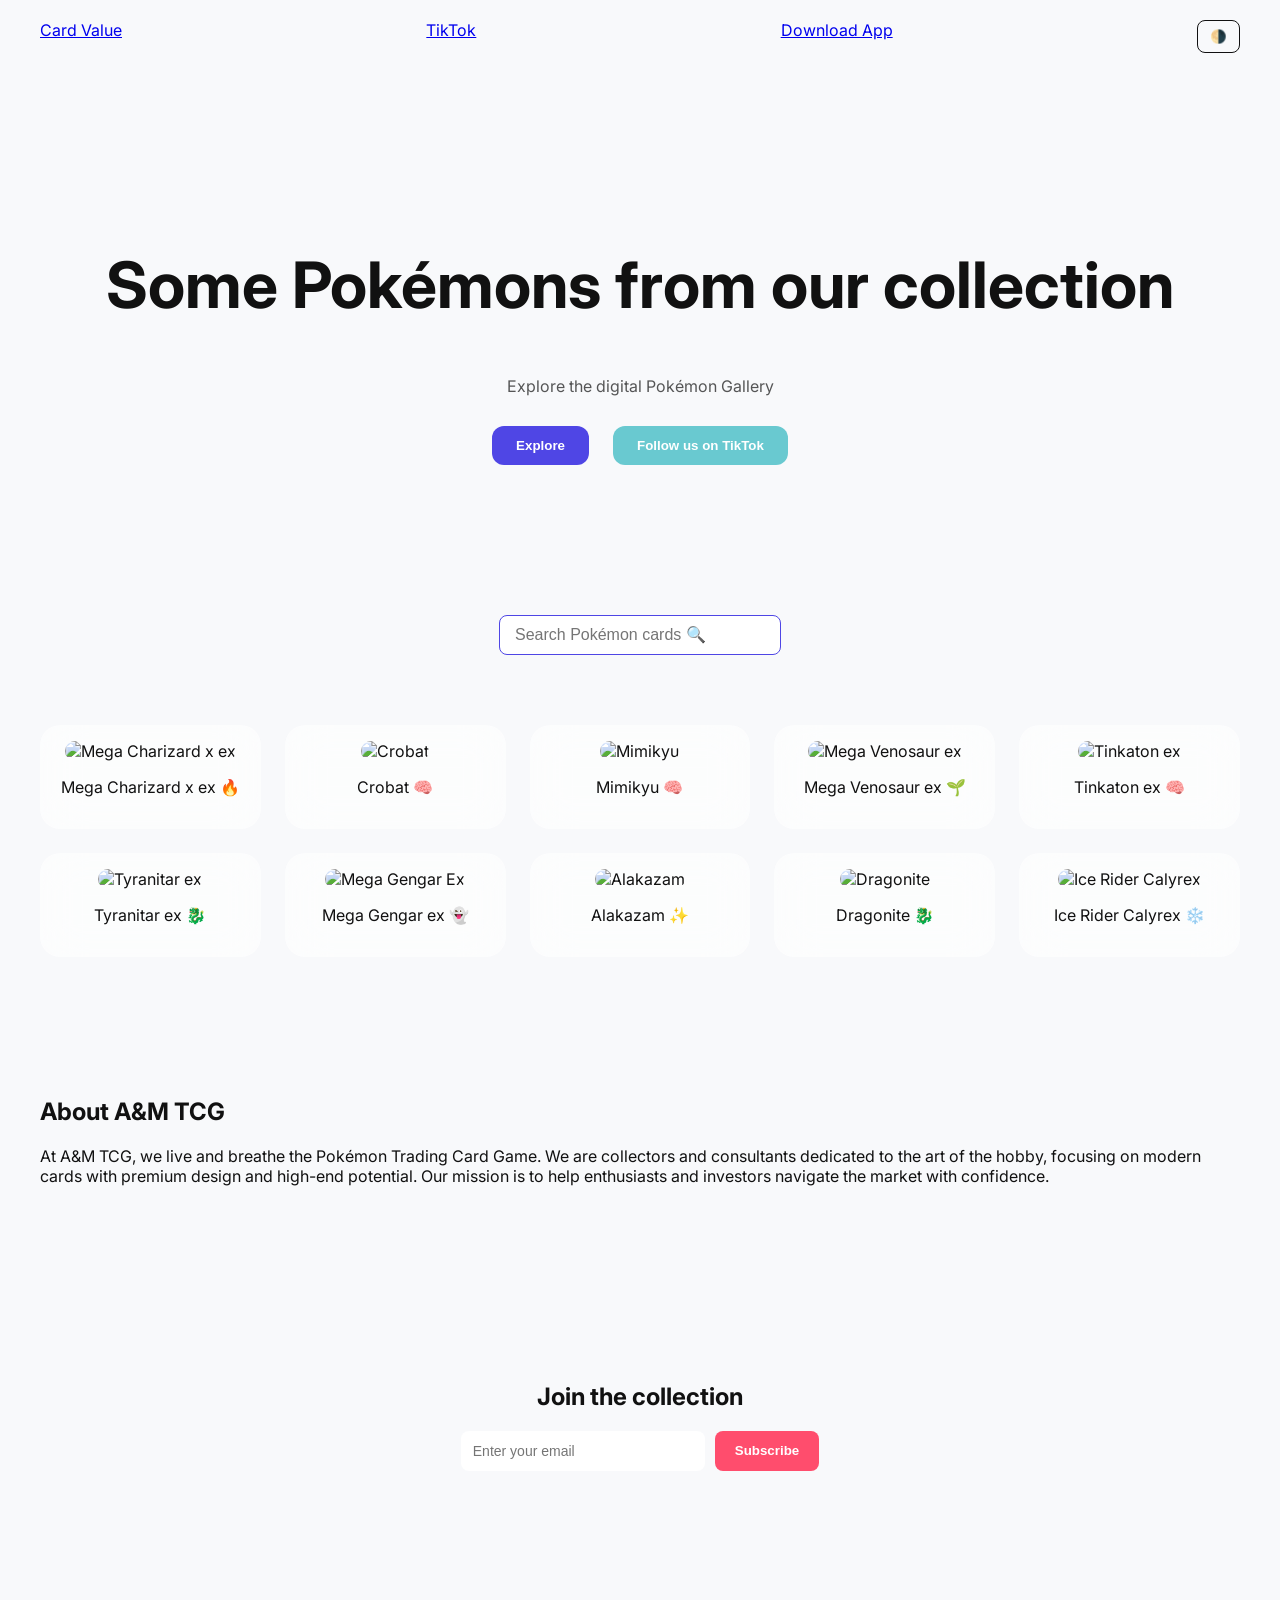
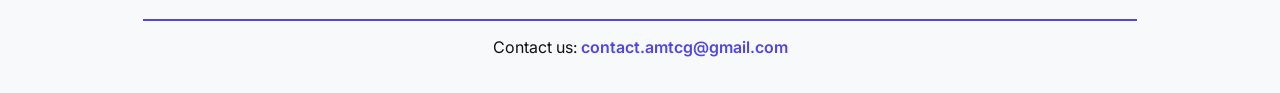
==== index.html @ 03231050 "Update index.html" ====
<!DOCTYPE html>
<html lang="en">
<head>
  <meta charset="UTF-8">
  <title>A&M TCG</title>
  <link rel="stylesheet" href="style.css">
  <link href="https://fonts.googleapis.com/css2?family=Inter:wght@300;400;600;700&display=swap" rel="stylesheet">
</head>
<body>


<!-- Padajúce karty -->
<div class="card-bg" style="background-image:url('images/backround.jpeg');"></div>
<div class="card-bg" style="background-image:url('images/backround1.jpeg');"></div>
<div class="card-bg" style="background-image:url('images/backround2.jpeg');"></div>

<!-- Navigácia s logom -->
<nav>
 <a href="https://www.cardmarket.com/en/Pokemon" target="_blank">
      Card Value
    </a>

    <a href="https://www.tiktok.com/@ampokemon" target="_blank">
      TikTok
    </a>

    <a href="app.apk" download class="download">
      Download App
    </a>

  </div>

  <button class="toggle" onclick="toggleMode()">🌗</button>

</nav>

<!-- Hero sekcia -->
<section class="hero">
  <h1>Some Pokémons from our collection</h1>
  <p>Explore the digital Pokémon Gallery</p>
  <div class="buttons">
    <button onclick="scrollToGallery()">Explore</button>
    <button class="tiktok" onclick="goToTikTok()">Follow us on TikTok</button>
  </div>
</section>

<!-- Vyhľadávanie kariet -->
<section class="search">
  <input type="text" id="searchInput" placeholder="Search Pokémon cards 🔍" />
</section>
  
  
<!-- Galéria všetkých 10 kariet -->
<section class="grid">
  <div class="card"><img src="images/Mega Charizard x ex.jpeg" alt="Mega Charizard x ex"><p>Mega Charizard x ex 🔥</p></div>
  <div class="card"><img src="images/Crobat.jpeg" alt="Crobat"><p>Crobat 🧠</p></div>
  <div class="card"><img src="images/Mimikyu.jpeg" alt="Mimikyu"><p>Mimikyu 🧠</p></div>
  <div class="card"><img src="images/Mega Venosaur ex.jpeg" alt="Mega Venosaur ex"><p>Mega Venosaur ex 🌱</p></div>
  <div class="card"><img src="images/Tinkaton ex.jpeg" alt="Tinkaton ex"><p>Tinkaton ex 🧠</p></div>
  <div class="card"><img src="images/Tyranitar ex.jpeg" alt="Tyranitar ex"><p>Tyranitar ex 🐉</p></div>
  <div class="card"><img src="images/Mega Gengar ex.jpeg" alt="Mega Gengar Ex"><p>Mega Gengar ex 👻</p></div>
  <div class="card"><img src="images/Alakazam.jpeg" alt="Alakazam"><p>Alakazam ✨</p></div>
  <div class="card"><img src="images/Dragonite.jpeg" alt="Dragonite"><p>Dragonite 🐉</p></div>
  <div class="card"><img src="images/Ice Rider Calyrex.jpeg" alt="Ice Rider Calyrex"><p>Ice Rider Calyrex ❄️</p></div>
</section>

<!-- About sekcia -->
<section class="about">
  <div>
    <h2>About A&M TCG</h2>
    <p>At A&M TCG, we live and breathe the Pokémon Trading Card Game. We are collectors and consultants dedicated to the art of the hobby, focusing on modern cards with premium design and high-end potential.
Our mission is to help enthusiasts and investors navigate the market with confidence.</p>
  </div>
</section>

<!-- CTA / Subscribe -->
<section class="cta">
  <h2>Join the collection</h2>
  <form class="subscribe-box" action="mailto:contact.amtcg@gmail.com" method="post" enctype="text/plain">
    <input type="email" name="email" placeholder="Enter your email" required>
    <button class="subscribe-btn" type="submit">Subscribe</button>
  </form>
</section>

<!-- Footer -->
<footer class="footer">
  <hr>
  <p>Contact us: <a href="mailto:contact.amtcg@gmail.com">contact.amtcg@gmail.com</a></p>
</footer>

<script src="script.js"></script>
</body>
</html>
---- style.css ----
/* Farby */
:root {
  --bg: #F8F9FB;
  --text: #111;
  --card: rgba(255,255,255,0.6);
  --accent: #4F46E5;
}

body.dark {
  --bg: #0B0B0F;
  --text: #EAEAEA;
  --card: rgba(255,255,255,0.05);
  --accent: #8B5CF6;
}

body {
  margin:0;
  font-family: 'Inter', sans-serif;
  background: var(--bg);
  color: var(--text);
  transition: 0.3s;
}

/* NAV */
nav {
  display:flex;
  justify-content:space-between;
  padding:20px 40px;
}

.toggle {
  background:none;
  border:1px solid var(--text);
  padding:8px 12px;
  border-radius:8px;
  cursor:pointer;
}

/* HERO */
.hero {
  text-align:center;
  padding:120px 20px;
}

.hero h1 {
  font-size:64px;
}

.hero p {
  opacity:0.7;
  margin-bottom:30px;
}

.buttons button {
  margin: 0 10px;
  padding:12px 24px;
  border:none;
  border-radius:12px;
  font-weight:600;
  cursor:pointer;
  transition:0.3s;
}

.buttons button:nth-child(1) {
  background: var(--accent);
  color:white;
}

.buttons button:nth-child(1):hover {
  transform: scale(1.05);
}

button.tiktok {
  background: #69C9D0;
  color:white;
}

button.tiktok:hover {
  background: #45AAB8;
  transform: scale(1.05);
}

/* GRID - Grail Gallery efekty */
.grid {
  display:grid;
  grid-template-columns: repeat(auto-fit, minmax(200px,1fr));
  gap:24px;
  padding:40px;
}

.card {
  background:var(--card);
  backdrop-filter: blur(20px);
  border-radius:20px;
  padding:16px;
  transition:0.5s;
  text-align:center;
}

.card img {
  width:100%;
  border-radius:12px;
  transition:0.5s;
}

.card:hover {
  transform: scale(1.08) rotate(-2deg);
  box-shadow:0 20px 30px rgba(0,0,0,0.25);
}

.card:hover img {
  transform: scale(1.1) rotate(-2deg);
}

/* ABOUT */
.about {
  display:flex;
  gap:40px;
  padding:80px 40px;
  flex-wrap:wrap;
}

/* CTA */
.cta {
  text-align:center;
  padding:80px 20px;
}
.subscribe-box{
  display:flex;
  justify-content:center;
  gap:10px;
  margin-top:20px;
}

.subscribe-box input{
  padding:12px;
  border-radius:8px;
  border:none;
  width:220px;
  font-size:14px;
}

.subscribe-btn{
  padding:12px 20px;
  border:none;
  border-radius:8px;
  background:#ff4d6d;
  color:white;
  font-weight:600;
  cursor:pointer;
  transition:all 0.3s ease;
}

.subscribe-btn:hover{
  transform:scale(1.1);
  background:#ff2e55;
  box-shadow:0 5px 20px rgba(255,77,109,0.5);
}
/* POHYBLIVÉ KARTY */
.card-bg {
  position: absolute;       /* karty sa môžu pohybovať po celej stránke */
  width: 80px;              /* šírka karty */
  height: 120px;            /* výška karty */
  background-size: cover;   /* obrázok sa roztiahne na celý div */
  top: -150px;              /* začnú nad obrazovkou */
  left: calc(10% + 80vw * random()); /* náhodná horizontálna pozícia (upravíme na JS) */
  animation: fall 10s linear infinite; /* animácia pohybu nadol */
}

/* animácia pádu */
@keyframes fall {
  0% { transform: translateY(0) rotate(0deg); }
  100% { transform: translateY(100vh) rotate(360deg); }
}
.my-button {
  display: inline-block;
  padding: 12px 24px;
  margin-top: 15px;  /* oddelenie od formulára */
  background: #ff4d6d;
  color: white;
  border-radius: 8px;
  text-decoration: none;
  font-weight: 600;
  transition: all 0.3s ease;
}

.my-button:hover {
  transform: scale(1.05);
  background: #ff2e55;
}
nav .logo {
  height: 50px;  /* nastav výšku loga */
  width: auto;   /* zachová proporcie */
}
.footer {
  text-align: center;
  padding: 20px;
  margin-top: 40px;
  font-size: 16px;
  color: var(--text);
}

.footer hr {
  border: 1px solid var(--accent);
  margin-bottom: 10px;
  width: 80%;
  margin-left: auto;
  margin-right: auto;
}

.footer a {
  color: var(--accent);
  text-decoration: none;
  font-weight: 600;
}

.footer a:hover {
  text-decoration: underline;
}
/* Vyhľadávanie kariet */
.search {
  text-align: center;
  margin: 30px 0;
}

#searchInput {
  width: 250px;
  padding: 10px 15px;
  font-size: 16px;
  border-radius: 8px;
  border: 1px solid var(--accent);
  outline: none;
  transition: 0.3s;
}

#searchInput:focus {
  border-color: #ff4d6d;
  box-shadow: 0 0 5px #ff4d6d;
}
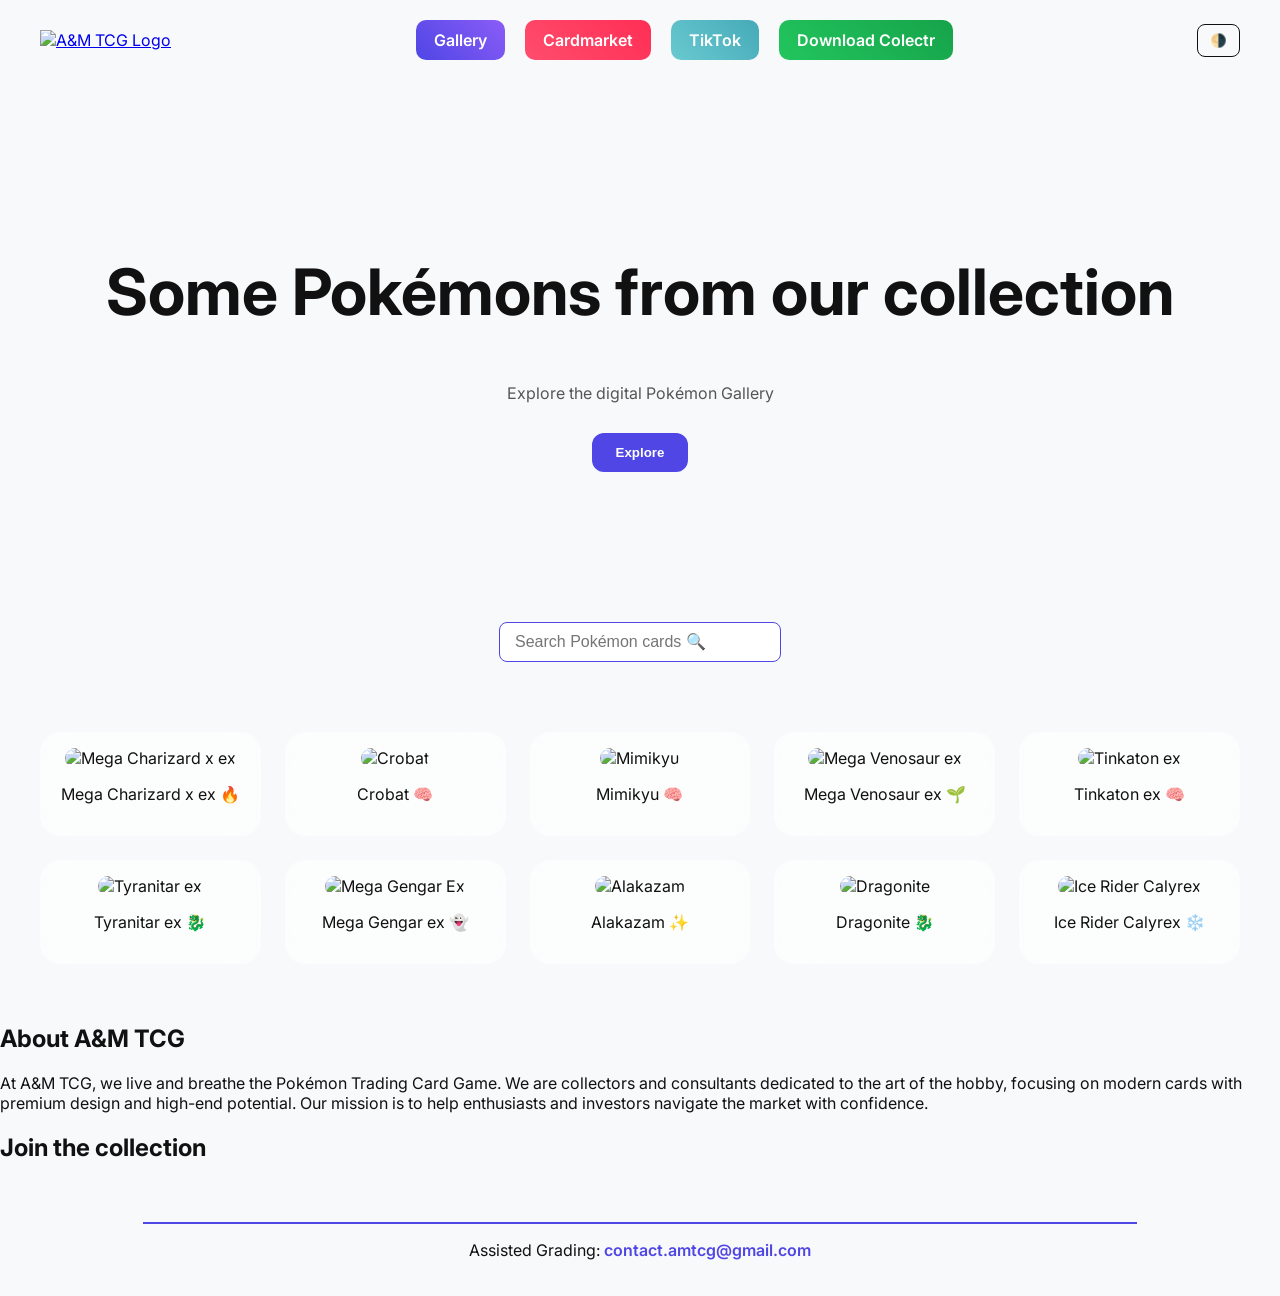
==== commit d045388e: "Update index.html" ====
--- a/index.html
+++ b/index.html
@@ -15,23 +15,22 @@
 <div class="card-bg" style="background-image:url('images/backround2.jpeg');"></div>
 
 <!-- Navigácia s logom -->
-<nav>
- <a href="https://www.cardmarket.com/en/Pokemon" target="_blank">
-      Card Value
-    </a>
+<nav class="navbar">
+  <!-- Logo -->
+  <a href="index.html">
+    <img src="images/AMLOGO.jpeg" alt="A&M TCG Logo" class="logo">
+  </a>
 
-    <a href="https://www.tiktok.com/@ampokemon" target="_blank">
-      TikTok
-    </a>
-
-    <a href="app.apk" download class="download">
-      Download App
-    </a>
-
+  <!-- Odkazy ako tlačidlá -->
+  <div class="nav-links">
+    <a href="gallery.html">Gallery</a>
+    <a href="https://www.cardmarket.com/en/Pokemon" target="_blank">Cardmarket</a>
+    <a href="https://www.tiktok.com/@ampokemon" target="_blank">TikTok</a>
+        <a href="https://play.google.com/store/apps/details?id=com.collectrinc.collectr" target="_blank">Download Colectr</a>
   </div>
 
+  <!-- Prepínač tmavého/svetlého režimu -->
   <button class="toggle" onclick="toggleMode()">🌗</button>
-
 </nav>
 
 <!-- Hero sekcia -->
@@ -40,7 +39,6 @@
   <p>Explore the digital Pokémon Gallery</p>
   <div class="buttons">
     <button onclick="scrollToGallery()">Explore</button>
-    <button class="tiktok" onclick="goToTikTok()">Follow us on TikTok</button>
   </div>
 </section>
 
@@ -76,16 +74,17 @@
 <!-- CTA / Subscribe -->
 <section class="cta">
   <h2>Join the collection</h2>
-  <form class="subscribe-box" action="mailto:contact.amtcg@gmail.com" method="post" enctype="text/plain">
-    <input type="email" name="email" placeholder="Enter your email" required>
-    <button class="subscribe-btn" type="submit">Subscribe</button>
-  </form>
+ 
 </section>
 
 <!-- Footer -->
 <footer class="footer">
   <hr>
-  <p>Contact us: <a href="mailto:contact.amtcg@gmail.com">contact.amtcg@gmail.com</a></p>
+  <p>Assisted Grading: 
+    <a href="mailto:contact.amtcg@gmail.com?subject=Assisted%20Grading&body=I%20would%20be%20interested%20in%20assisted%20card%20grading.">
+      contact.amtcg@gmail.com
+    </a>
+  </p>
 </footer>
 
 <script src="script.js"></script>
--- a/style.css
+++ b/style.css
@@ -1,4 +1,4 @@
-/* Farby */
+/* Farby a tmavý režim */
 :root {
   --bg: #F8F9FB;
   --text: #111;
@@ -21,11 +21,16 @@
   transition: 0.3s;
 }
 
-/* NAV */
+/* Navigácia */
 nav {
   display:flex;
   justify-content:space-between;
   padding:20px 40px;
+}
+
+nav .logo {
+  height:50px;
+  width:auto;
 }
 
 .toggle {
@@ -36,204 +41,103 @@
   cursor:pointer;
 }
 
-/* HERO */
-.hero {
-  text-align:center;
-  padding:120px 20px;
+/* Hero */
+.hero { text-align:center; padding:120px 20px; }
+.hero h1 { font-size:64px; }
+.hero p { opacity:0.7; margin-bottom:30px; }
+.buttons button {
+  margin:0 10px; padding:12px 24px; border:none; border-radius:12px;
+  font-weight:600; cursor:pointer; transition:0.3s;
 }
+.buttons button:nth-child(1) { background:var(--accent); color:white; }
+.buttons button:nth-child(1):hover { transform:scale(1.05); }
+button.tiktok { background:#69C9D0; color:white; }
+button.tiktok:hover { background:#45AAB8; transform:scale(1.05); }
 
-.hero h1 {
-  font-size:64px;
-}
-
-.hero p {
-  opacity:0.7;
-  margin-bottom:30px;
-}
-
-.buttons button {
-  margin: 0 10px;
-  padding:12px 24px;
-  border:none;
-  border-radius:12px;
-  font-weight:600;
-  cursor:pointer;
-  transition:0.3s;
-}
-
-.buttons button:nth-child(1) {
-  background: var(--accent);
-  color:white;
-}
-
-.buttons button:nth-child(1):hover {
-  transform: scale(1.05);
-}
-
-button.tiktok {
-  background: #69C9D0;
-  color:white;
-}
-
-button.tiktok:hover {
-  background: #45AAB8;
-  transform: scale(1.05);
-}
-
-/* GRID - Grail Gallery efekty */
+/* Grid */
 .grid {
   display:grid;
   grid-template-columns: repeat(auto-fit, minmax(200px,1fr));
-  gap:24px;
-  padding:40px;
+  gap:24px; padding:40px;
+}
+.card {
+  background:var(--card); backdrop-filter:blur(20px); border-radius:20px; padding:16px;
+  transition:0.5s; text-align:center;
+}
+.card img { width:100%; border-radius:12px; transition:0.5s; }
+.card:hover { transform:scale(1.08) rotate(-2deg); box-shadow:0 20px 30px rgba(0,0,0,0.25); }
+.card:hover img { transform:scale(1.1) rotate(-2deg); }
+
+/* Padajúce karty */
+.card-bg {
+  position:absolute; width:80px; height:120px; background-size:cover; top:-150px;
+  animation:fall linear infinite;
+}
+@keyframes fall { 0%{transform:translateY(0) rotate(0deg);} 100%{transform:translateY(100vh) rotate(360deg);} }
+
+/* Vyhľadávanie */
+.search { text-align:center; margin:30px 0; }
+#searchInput {
+  width:250px; padding:10px 15px; font-size:16px; border-radius:8px; border:1px solid var(--accent); outline:none; transition:0.3s;
+}
+#searchInput:focus { border-color:#ff4d6d; box-shadow:0 0 5px #ff4d6d; }
+
+/* Subscribe */
+.subscribe-box { display:flex; justify-content:center; gap:10px; margin-top:20px; }
+.subscribe-box input { padding:12px; border-radius:8px; border:none; width:220px; font-size:14px; }
+.subscribe-btn { padding:12px 20px; border:none; border-radius:8px; background:#ff4d6d; color:white; font-weight:600; cursor:pointer; transition:all 0.3s ease; }
+.subscribe-btn:hover { transform:scale(1.1); background:#ff2e55; box-shadow:0 5px 20px rgba(255,77,109,0.5); }
+
+/* Footer */
+.footer { text-align:center; padding:20px; margin-top:40px; font-size:16px; color:var(--text); }
+.footer hr { border:1px solid var(--accent); margin-bottom:10px; width:80%; margin:auto; }
+.footer a { color:var(--accent); text-decoration:none; font-weight:600; }
+.footer a:hover { text-decoration:underline; }
+
+/* Horná lišta */
+.navbar {
+  display: flex;
+  justify-content: space-between;
+  align-items: center;
+  padding: 20px 40px;
+  position: sticky;
+  top: 0;
+  background: var(--bg);
+  z-index: 1000;
 }
 
-.card {
-  background:var(--card);
-  backdrop-filter: blur(20px);
-  border-radius:20px;
-  padding:16px;
-  transition:0.5s;
-  text-align:center;
+/* Logo */
+.navbar .logo {
+  height: 50px;
+  width: auto;
 }
 
-.card img {
-  width:100%;
-  border-radius:12px;
-  transition:0.5s;
+/* Odkazy ako tlačidlá */
+.nav-links {
+  display: flex;
+  gap: 20px;
+  align-items: center;
 }
 
-.card:hover {
-  transform: scale(1.08) rotate(-2deg);
-  box-shadow:0 20px 30px rgba(0,0,0,0.25);
+.nav-links a {
+  text-decoration: none;
+  color: white;
+  font-weight: 600;
+  padding: 10px 18px;
+  border-radius: 10px;
+  transition: all 0.3s ease;
+  display: inline-block;
+  text-align: center;
 }
 
-.card:hover img {
-  transform: scale(1.1) rotate(-2deg);
+/* Individuálne farby tlačidiel */
+.nav-links a:nth-child(1) { background: linear-gradient(45deg,#4f46e5,#8b5cf6); } /* Gallery */
+.nav-links a:nth-child(2) { background: linear-gradient(45deg,#ff4d6d,#ff2e55); } /* Cardmarket */
+.nav-links a:nth-child(3) { background: linear-gradient(45deg,#69c9d0,#45aab8); } /* TikTok */
+.nav-links a:nth-child(4) { background: linear-gradient(45deg,#22c55e,#16a34a); } /* Download App */
+
+/* Hover efekt pre všetky tlačidlá */
+.nav-links a:hover {
+  transform: scale(1.05);
+  box-shadow: 0 6px 15px rgba(0,0,0,0.3);
 }
-
-/* ABOUT */
-.about {
-  display:flex;
-  gap:40px;
-  padding:80px 40px;
-  flex-wrap:wrap;
-}
-
-/* CTA */
-.cta {
-  text-align:center;
-  padding:80px 20px;
-}
-.subscribe-box{
-  display:flex;
-  justify-content:center;
-  gap:10px;
-  margin-top:20px;
-}
-
-.subscribe-box input{
-  padding:12px;
-  border-radius:8px;
-  border:none;
-  width:220px;
-  font-size:14px;
-}
-
-.subscribe-btn{
-  padding:12px 20px;
-  border:none;
-  border-radius:8px;
-  background:#ff4d6d;
-  color:white;
-  font-weight:600;
-  cursor:pointer;
-  transition:all 0.3s ease;
-}
-
-.subscribe-btn:hover{
-  transform:scale(1.1);
-  background:#ff2e55;
-  box-shadow:0 5px 20px rgba(255,77,109,0.5);
-}
-/* POHYBLIVÉ KARTY */
-.card-bg {
-  position: absolute;       /* karty sa môžu pohybovať po celej stránke */
-  width: 80px;              /* šírka karty */
-  height: 120px;            /* výška karty */
-  background-size: cover;   /* obrázok sa roztiahne na celý div */
-  top: -150px;              /* začnú nad obrazovkou */
-  left: calc(10% + 80vw * random()); /* náhodná horizontálna pozícia (upravíme na JS) */
-  animation: fall 10s linear infinite; /* animácia pohybu nadol */
-}
-
-/* animácia pádu */
-@keyframes fall {
-  0% { transform: translateY(0) rotate(0deg); }
-  100% { transform: translateY(100vh) rotate(360deg); }
-}
-.my-button {
-  display: inline-block;
-  padding: 12px 24px;
-  margin-top: 15px;  /* oddelenie od formulára */
-  background: #ff4d6d;
-  color: white;
-  border-radius: 8px;
-  text-decoration: none;
-  font-weight: 600;
-  transition: all 0.3s ease;
-}
-
-.my-button:hover {
-  transform: scale(1.05);
-  background: #ff2e55;
-}
-nav .logo {
-  height: 50px;  /* nastav výšku loga */
-  width: auto;   /* zachová proporcie */
-}
-.footer {
-  text-align: center;
-  padding: 20px;
-  margin-top: 40px;
-  font-size: 16px;
-  color: var(--text);
-}
-
-.footer hr {
-  border: 1px solid var(--accent);
-  margin-bottom: 10px;
-  width: 80%;
-  margin-left: auto;
-  margin-right: auto;
-}
-
-.footer a {
-  color: var(--accent);
-  text-decoration: none;
-  font-weight: 600;
-}
-
-.footer a:hover {
-  text-decoration: underline;
-}
-/* Vyhľadávanie kariet */
-.search {
-  text-align: center;
-  margin: 30px 0;
-}
-
-#searchInput {
-  width: 250px;
-  padding: 10px 15px;
-  font-size: 16px;
-  border-radius: 8px;
-  border: 1px solid var(--accent);
-  outline: none;
-  transition: 0.3s;
-}
-
-#searchInput:focus {
-  border-color: #ff4d6d;
-  box-shadow: 0 0 5px #ff4d6d;
-}
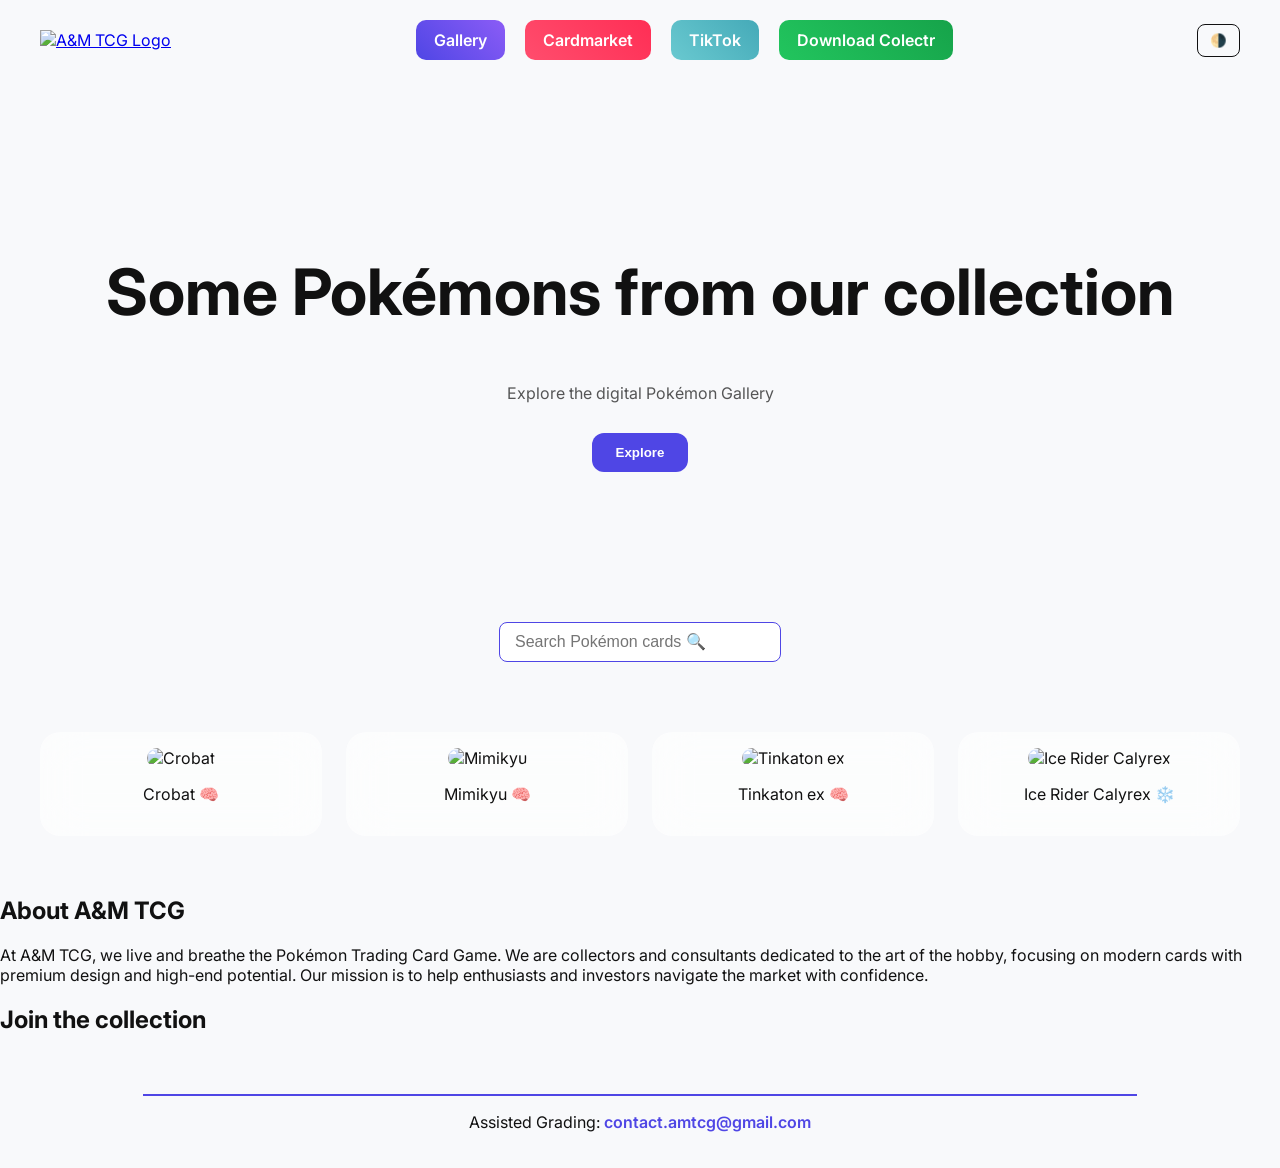
==== commit b72566bf: "Update index.html" ====
--- a/index.html
+++ b/index.html
@@ -50,15 +50,9 @@
   
 <!-- Galéria všetkých 10 kariet -->
 <section class="grid">
-  <div class="card"><img src="images/Mega Charizard x ex.jpeg" alt="Mega Charizard x ex"><p>Mega Charizard x ex 🔥</p></div>
   <div class="card"><img src="images/Crobat.jpeg" alt="Crobat"><p>Crobat 🧠</p></div>
   <div class="card"><img src="images/Mimikyu.jpeg" alt="Mimikyu"><p>Mimikyu 🧠</p></div>
-  <div class="card"><img src="images/Mega Venosaur ex.jpeg" alt="Mega Venosaur ex"><p>Mega Venosaur ex 🌱</p></div>
   <div class="card"><img src="images/Tinkaton ex.jpeg" alt="Tinkaton ex"><p>Tinkaton ex 🧠</p></div>
-  <div class="card"><img src="images/Tyranitar ex.jpeg" alt="Tyranitar ex"><p>Tyranitar ex 🐉</p></div>
-  <div class="card"><img src="images/Mega Gengar ex.jpeg" alt="Mega Gengar Ex"><p>Mega Gengar ex 👻</p></div>
-  <div class="card"><img src="images/Alakazam.jpeg" alt="Alakazam"><p>Alakazam ✨</p></div>
-  <div class="card"><img src="images/Dragonite.jpeg" alt="Dragonite"><p>Dragonite 🐉</p></div>
   <div class="card"><img src="images/Ice Rider Calyrex.jpeg" alt="Ice Rider Calyrex"><p>Ice Rider Calyrex ❄️</p></div>
 </section>
 
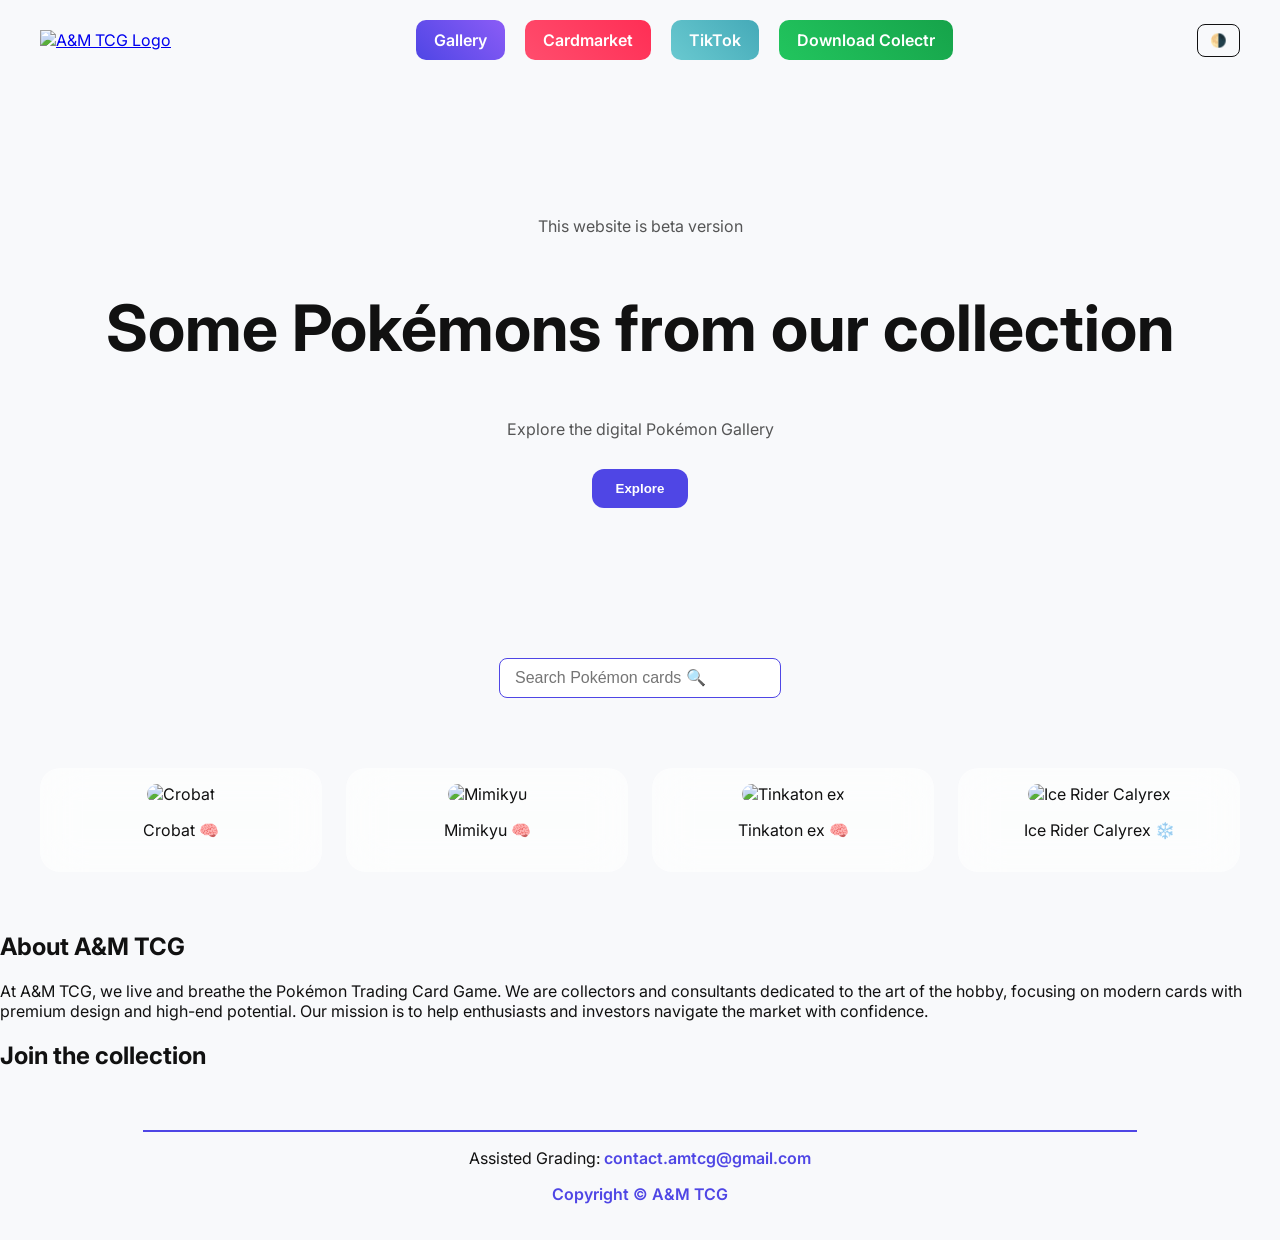
==== commit eeade9bb: "Update index.html" ====
--- a/index.html
+++ b/index.html
@@ -35,6 +35,7 @@
 
 <!-- Hero sekcia -->
 <section class="hero">
+  <p class="beta-text">This website is beta version</p>
   <h1>Some Pokémons from our collection</h1>
   <p>Explore the digital Pokémon Gallery</p>
   <div class="buttons">
@@ -77,6 +78,7 @@
   <p>Assisted Grading: 
     <a href="mailto:contact.amtcg@gmail.com?subject=Assisted%20Grading&body=I%20would%20be%20interested%20in%20assisted%20card%20grading.">
       contact.amtcg@gmail.com
+      <p>Copyright © A&M TCG</p>
     </a>
   </p>
 </footer>
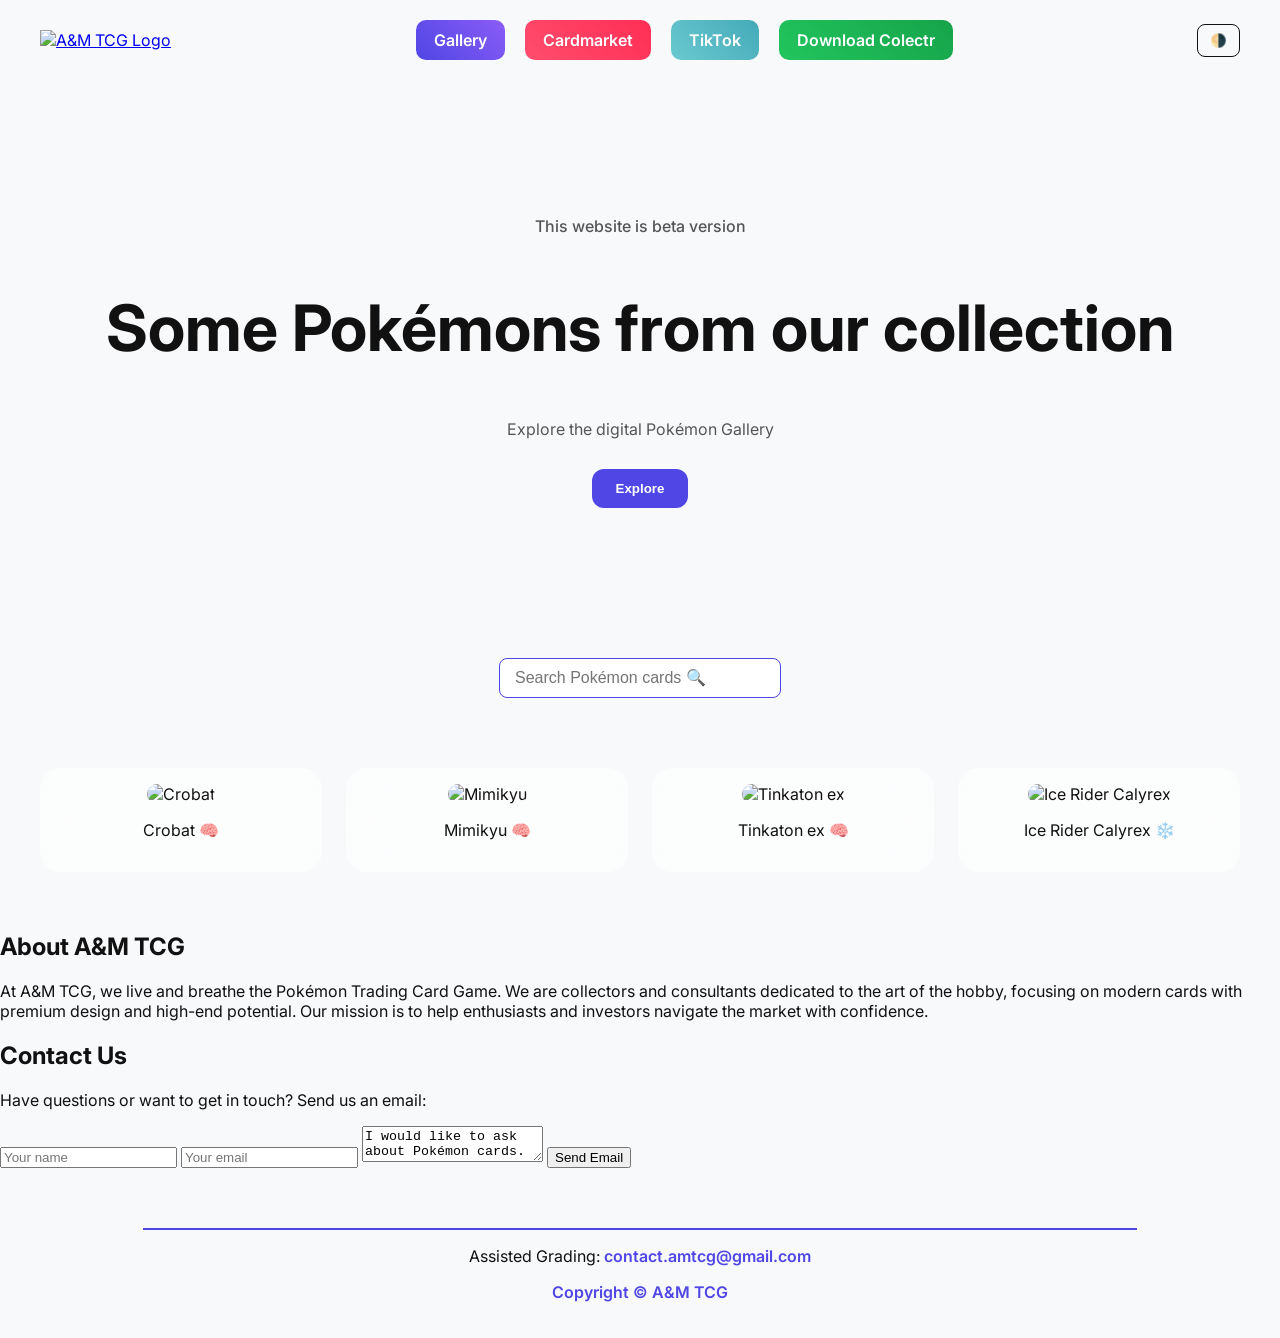
==== commit 2fcfb9ce: "Update index.html" ====
--- a/index.html
+++ b/index.html
@@ -66,12 +66,18 @@
   </div>
 </section>
 
-<!-- CTA / Subscribe -->
-<section class="cta">
-  <h2>Join the collection</h2>
- 
+<!-- Contact sekcia -->
+<section class="contact">
+  <h2>Contact Us</h2>
+  <p>Have questions or want to get in touch? Send us an email:</p>
+  <form class="contact-box" action="mailto:contact.amtcg@gmail.com?subject=Assisted%20Grading&body=I%20would%20be%20interested%20in%20assisted%20card%20grading." method="post" enctype="text/plain">
+    <input type="text" name="name" placeholder="Your name" required>
+    <input type="email" name="email" placeholder="Your email" required>
+    <textarea name="message" placeholder="Your message" required>I would like to ask about Pokémon cards.</textarea>
+    <button class="contact-btn" type="submit">Send Email</button>
+  </form>
 </section>
-
+  
 <!-- Footer -->
 <footer class="footer">
   <hr>
--- a/style.css
+++ b/style.css
@@ -141,3 +141,15 @@
   transform: scale(1.05);
   box-shadow: 0 6px 15px rgba(0,0,0,0.3);
 }
+.hero .beta-text {
+  font-size: 16px;       /* menší text */
+  color: var(--text);    /* môžeš použiť aj svetlejšiu farbu, napr. rgba(17,17,17,0.6) */
+  opacity: 0.7;          /* jemnejší vzhľad */
+  margin-bottom: 10px;   /* medzera pod textom */
+  font-weight: 500; 
+.footer p {
+  margin: 5px 0;
+  font-size: 14px;
+  color: var(--text);
+  opacity: 0.8;
+}
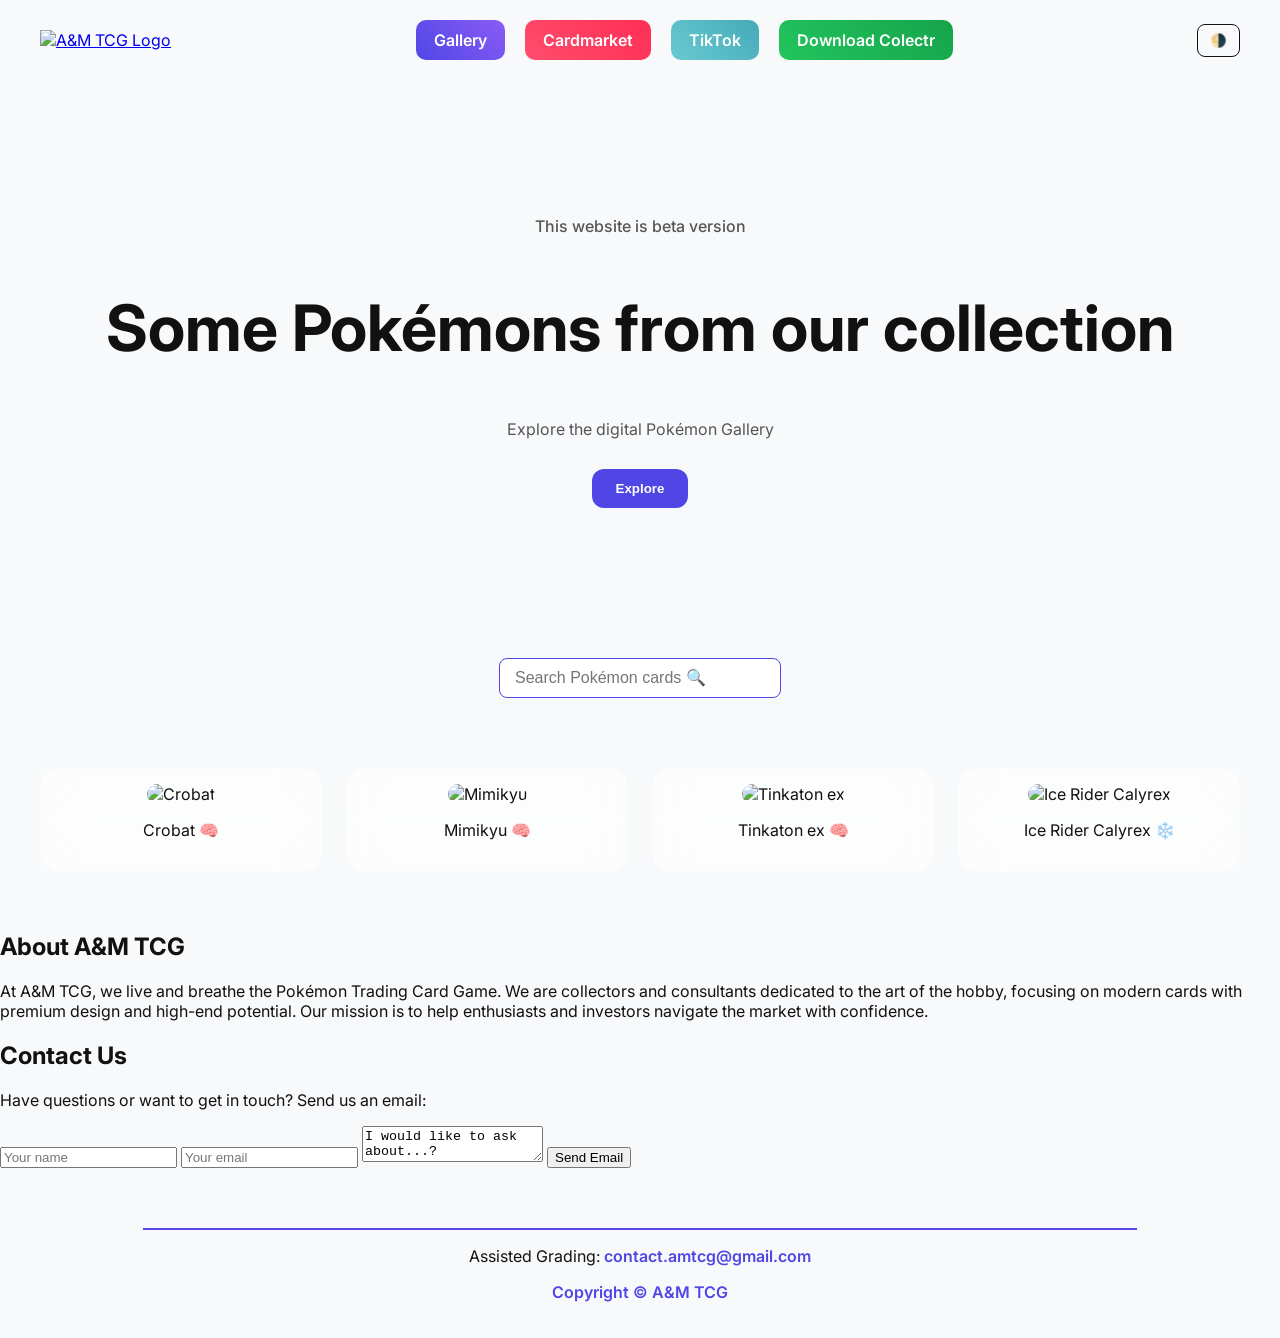
==== commit 4541db2f: "Update index.html" ====
--- a/index.html
+++ b/index.html
@@ -73,7 +73,7 @@
   <form class="contact-box" action="mailto:contact.amtcg@gmail.com?subject=Assisted%20Grading&body=I%20would%20be%20interested%20in%20assisted%20card%20grading." method="post" enctype="text/plain">
     <input type="text" name="name" placeholder="Your name" required>
     <input type="email" name="email" placeholder="Your email" required>
-    <textarea name="message" placeholder="Your message" required>I would like to ask about Pokémon cards.</textarea>
+    <textarea name="message" placeholder="Your message" required>I would like to ask about...? </textarea>
     <button class="contact-btn" type="submit">Send Email</button>
   </form>
 </section>
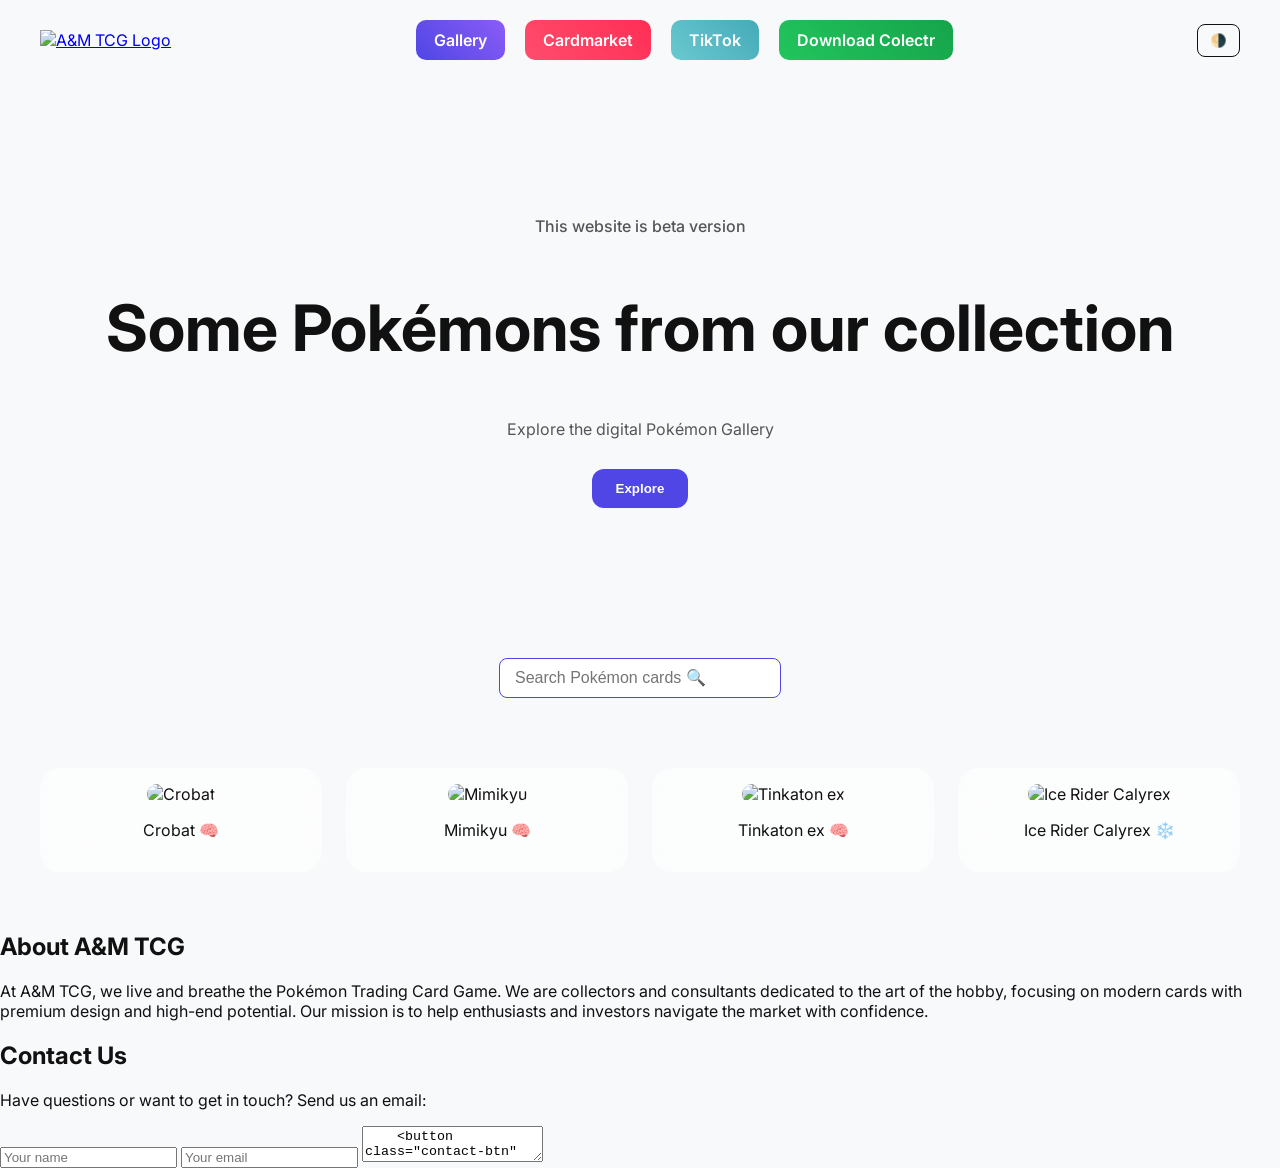
==== commit 504dfc11: "Update index.html" ====
--- a/index.html
+++ b/index.html
@@ -73,7 +73,7 @@
   <form class="contact-box" action="mailto:contact.amtcg@gmail.com?subject=Assisted%20Grading&body=I%20would%20be%20interested%20in%20assisted%20card%20grading." method="post" enctype="text/plain">
     <input type="text" name="name" placeholder="Your name" required>
     <input type="email" name="email" placeholder="Your email" required>
-    <textarea name="message" placeholder="Your message" required>I would like to ask about...? </textarea>
+    <textarea name="message" placeholder="Your message" placeholder="Your Questions" </textarea>
     <button class="contact-btn" type="submit">Send Email</button>
   </form>
 </section>
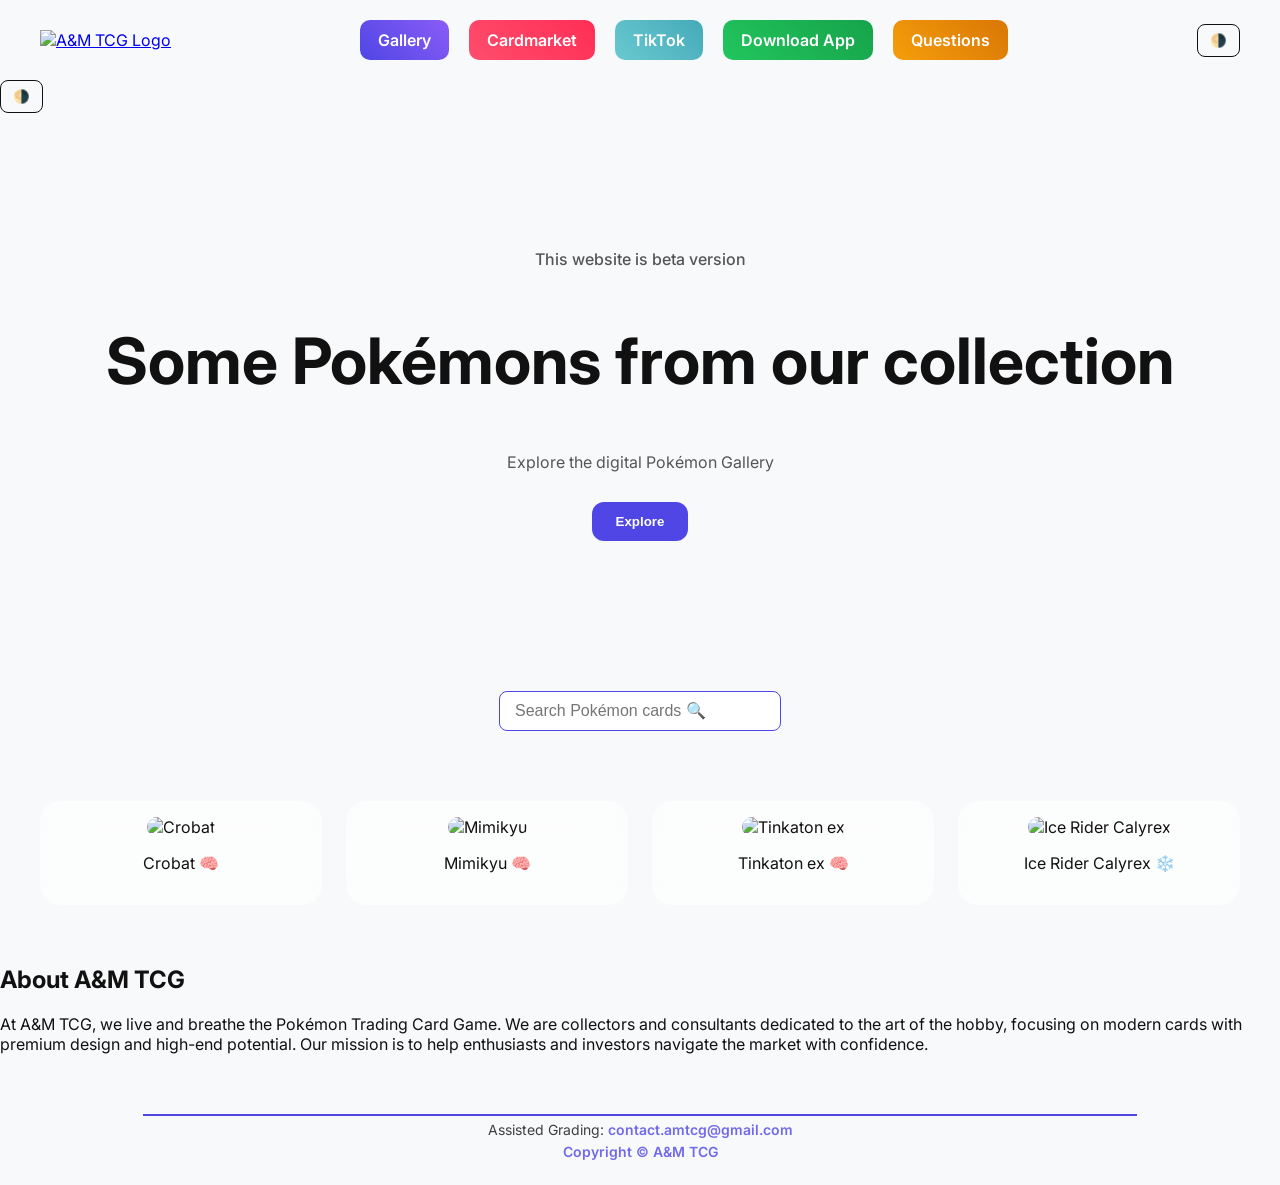
==== commit 5888c26a: "Update index.html" ====
--- a/index.html
+++ b/index.html
@@ -16,18 +16,18 @@
 
 <!-- Navigácia s logom -->
 <nav class="navbar">
-  <!-- Logo -->
-  <a href="index.html">
-    <img src="images/AMLOGO.jpeg" alt="A&M TCG Logo" class="logo">
-  </a>
-
-  <!-- Odkazy ako tlačidlá -->
+  <a href="index.html"><img src="images/AMLOGO.jpeg" alt="A&M TCG Logo" class="logo"></a>
+  
   <div class="nav-links">
     <a href="gallery.html">Gallery</a>
     <a href="https://www.cardmarket.com/en/Pokemon" target="_blank">Cardmarket</a>
     <a href="https://www.tiktok.com/@ampokemon" target="_blank">TikTok</a>
-        <a href="https://play.google.com/store/apps/details?id=com.collectrinc.collectr" target="_blank">Download Colectr</a>
+    <a href="app.apk" download>Download App</a>
+    <a href="mailto:contact.amtcg@gmail.com?subject=Questions&body=I%20have%20a%20question%20regarding%20A%26M%20TCG" class="questions">Questions</a>
   </div>
+
+  <button class="toggle" onclick="toggleMode()">🌗</button>
+</nav>
 
   <!-- Prepínač tmavého/svetlého režimu -->
   <button class="toggle" onclick="toggleMode()">🌗</button>
@@ -65,18 +65,6 @@
 Our mission is to help enthusiasts and investors navigate the market with confidence.</p>
   </div>
 </section>
-
-<!-- Contact sekcia -->
-<section class="contact">
-  <h2>Contact Us</h2>
-  <p>Have questions or want to get in touch? Send us an email:</p>
-  <form class="contact-box" action="mailto:contact.amtcg@gmail.com?subject=Assisted%20Grading&body=I%20would%20be%20interested%20in%20assisted%20card%20grading." method="post" enctype="text/plain">
-    <input type="text" name="name" placeholder="Your name" required>
-    <input type="email" name="email" placeholder="Your email" required>
-    <textarea name="message" placeholder="Your message" placeholder="Your Questions" </textarea>
-    <button class="contact-btn" type="submit">Send Email</button>
-  </form>
-</section>
   
 <!-- Footer -->
 <footer class="footer">
--- a/style.css
+++ b/style.css
@@ -45,6 +45,13 @@
 .hero { text-align:center; padding:120px 20px; }
 .hero h1 { font-size:64px; }
 .hero p { opacity:0.7; margin-bottom:30px; }
+.hero .beta-text {
+  font-size:16px;
+  color: var(--text);
+  opacity:0.7;
+  margin-bottom:10px;
+  font-weight:500;
+}
 .buttons button {
   margin:0 10px; padding:12px 24px; border:none; border-radius:12px;
   font-weight:600; cursor:pointer; transition:0.3s;
@@ -93,6 +100,7 @@
 .footer hr { border:1px solid var(--accent); margin-bottom:10px; width:80%; margin:auto; }
 .footer a { color:var(--accent); text-decoration:none; font-weight:600; }
 .footer a:hover { text-decoration:underline; }
+.footer p { margin: 5px 0; font-size: 14px; color: var(--text); opacity: 0.8; }
 
 /* Horná lišta */
 .navbar {
@@ -121,7 +129,6 @@
 
 .nav-links a {
   text-decoration: none;
-  color: white;
   font-weight: 600;
   padding: 10px 18px;
   border-radius: 10px;
@@ -130,26 +137,53 @@
   text-align: center;
 }
 
-/* Individuálne farby tlačidiel */
-.nav-links a:nth-child(1) { background: linear-gradient(45deg,#4f46e5,#8b5cf6); } /* Gallery */
-.nav-links a:nth-child(2) { background: linear-gradient(45deg,#ff4d6d,#ff2e55); } /* Cardmarket */
-.nav-links a:nth-child(3) { background: linear-gradient(45deg,#69c9d0,#45aab8); } /* TikTok */
-.nav-links a:nth-child(4) { background: linear-gradient(45deg,#22c55e,#16a34a); } /* Download App */
+/* Farby tlačidiel svetlý režim */
+body:not(.dark) .nav-links a:nth-child(1) { background: linear-gradient(45deg,#4f46e5,#8b5cf6); color: white; } /* Gallery */
+body:not(.dark) .nav-links a:nth-child(2) { background: linear-gradient(45deg,#ff4d6d,#ff2e55); color: white; } /* Cardmarket */
+body:not(.dark) .nav-links a:nth-child(3) { background: linear-gradient(45deg,#69c9d0,#45aab8); color: white; } /* TikTok */
+body:not(.dark) .nav-links a:nth-child(4) { background: linear-gradient(45deg,#22c55e,#16a34a); color: white; } /* Download App */
+body:not(.dark) .nav-links a.questions { background: linear-gradient(45deg,#f59e0b,#d97706); color: white; } /* Questions */
+
+/* Farby tlačidiel tmavý režim */
+body.dark .nav-links a:nth-child(1) { background: linear-gradient(45deg,#818cf8,#a5b4fc); color: #111; } /* Gallery */
+body.dark .nav-links a:nth-child(2) { background: linear-gradient(45deg,#f87171,#f43f5e); color: #111; } /* Cardmarket */
+body.dark .nav-links a:nth-child(3) { background: linear-gradient(45deg,#67e8f9,#22d3ee); color: #111; } /* TikTok */
+body.dark .nav-links a:nth-child(4) { background: linear-gradient(45deg,#4ade80,#16a34a); color: #111; } /* Download App */
+body.dark .nav-links a.questions { background: linear-gradient(45deg,#facc15,#d97706); color: #111; } /* Questions */
 
 /* Hover efekt pre všetky tlačidlá */
 .nav-links a:hover {
   transform: scale(1.05);
   box-shadow: 0 6px 15px rgba(0,0,0,0.3);
 }
-.hero .beta-text {
-  font-size: 16px;       /* menší text */
-  color: var(--text);    /* môžeš použiť aj svetlejšiu farbu, napr. rgba(17,17,17,0.6) */
-  opacity: 0.7;          /* jemnejší vzhľad */
-  margin-bottom: 10px;   /* medzera pod textom */
-  font-weight: 500; 
-.footer p {
-  margin: 5px 0;
+
+/* Kontaktná sekcia */
+.contact {
+  text-align: center;
+  padding: 80px 20px;
+  background: var(--bg);
+}
+
+.contact-box {
+  display: flex;
+  flex-direction: column;
+  gap: 10px;
+  max-width: 400px;
+  margin: 20px auto 0 auto;
+}
+
+.contact-box input,
+.contact-box textarea {
+  padding: 12px;
+  border-radius: 8px;
+  border: 1px solid var(--accent);
+  width: 100%;
   font-size: 14px;
-  color: var(--text);
-  opacity: 0.8;
+  outline: none;
 }
+
+.contact-box input:focus,
+.contact-box textarea:focus {
+  border-color: #ff4d6d;
+  box-shadow: 0 0 5px #ff4d6d;
+}
